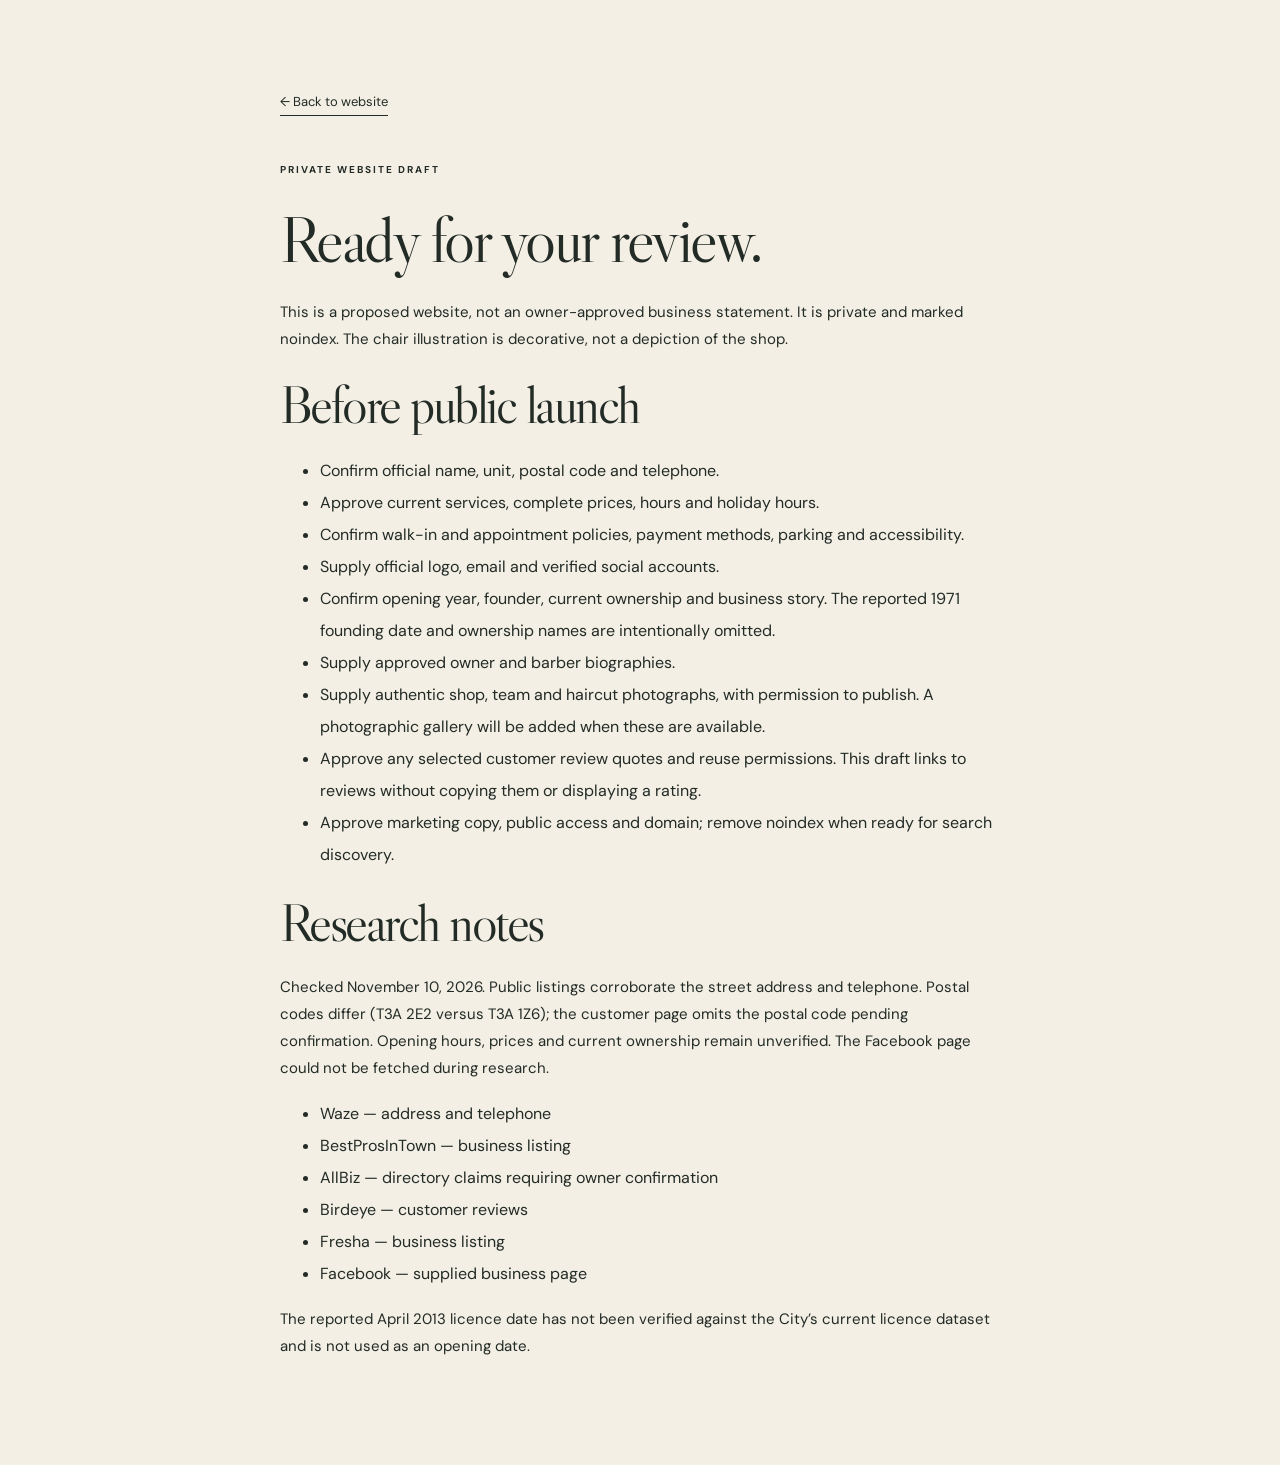
==== owner-review.html @ 136af0dc "Add files via upload" ====
<!doctype html><html lang="en"><head><meta charset="utf-8"><meta name="viewport" content="width=device-width,initial-scale=1"><meta name="robots" content="noindex,nofollow"><title>Owner review | Dalhousie Barber Shop</title><link rel="stylesheet" href="style.css"></head><body><main class="section" style="max-width:900px;margin:auto"><a class="text-link" href="index.html">← Back to website</a><p class="eyebrow" style="margin-top:50px">PRIVATE WEBSITE DRAFT</p><h1 style="font-size:65px">Ready for your review.</h1><p>This is a proposed website, not an owner-approved business statement. It is private and marked noindex. The chair illustration is decorative, not a depiction of the shop.</p><h2>Before public launch</h2><ul style="line-height:2"><li>Confirm official name, unit, postal code and telephone.</li><li>Approve current services, complete prices, hours and holiday hours.</li><li>Confirm walk-in and appointment policies, payment methods, parking and accessibility.</li><li>Supply official logo, email and verified social accounts.</li><li>Confirm opening year, founder, current ownership and business story. The reported 1971 founding date and ownership names are intentionally omitted.</li><li>Supply approved owner and barber biographies.</li><li>Supply authentic shop, team and haircut photographs, with permission to publish. A photographic gallery will be added when these are available.</li><li>Approve any selected customer review quotes and reuse permissions. This draft links to reviews without copying them or displaying a rating.</li><li>Approve marketing copy, public access and domain; remove noindex when ready for search discovery.</li></ul><h2>Research notes</h2><p>Checked November 10, 2026. Public listings corroborate the street address and telephone. Postal codes differ (T3A 2E2 versus T3A 1Z6); the customer page omits the postal code pending confirmation. Opening hours, prices and current ownership remain unverified. The Facebook page could not be fetched during research.</p><ul style="line-height:2"><li><a href="https://www.waze.com/live-map/directions/ca/ab/calgary/dalhousie-barber-shop?to=place.ChIJ_4dkuTlvcVMR_v8TW6klj94">Waze — address and telephone</a></li><li><a href="https://www.bestprosintown.com/ab/calgary/dalhousie-barber-shop-/">BestProsInTown — business listing</a></li><li><a href="https://www.allbiz.ca/dalhousie-barber-shop-403-288-1233">AllBiz — directory claims requiring owner confirmation</a></li><li><a href="https://reviews.birdeye.com/dalhousie-barber-shop-170180837193042">Birdeye — customer reviews</a></li><li><a href="https://www.fresha.com/lvp/dalhousie-barber-shop-shaganappi-trail-northwest-calgary-jb5v8A">Fresha — business listing</a></li><li><a href="https://www.facebook.com/dalhousiebarbershop/">Facebook — supplied business page</a></li></ul><p>The reported April 2013 licence date has not been verified against the City’s current licence dataset and is not used as an opening date.</p></main></body></html>
---- style.css ----
@import url('https://fonts.googleapis.com/css2?family=DM+Sans:wght@400;500;600;700&family=Libre+Caslon+Display&display=swap');
:root{--cream:#f3efe4;--ink:#232b26;--muted:#62675d;--gold:#dbc79a}*{box-sizing:border-box}html{scroll-behavior:smooth;scroll-padding-top:25px}body{margin:0;background:var(--cream);color:var(--ink);font-family:'DM Sans',Arial,sans-serif}a{color:inherit;text-decoration:none}a:focus-visible,summary:focus-visible{outline:3px solid #ac6a35;outline-offset:5px}.draft{background:#ded7c7;text-align:center;font-size:10px;letter-spacing:1.4px;padding:9px}.draft span{margin-left:20px;letter-spacing:.3px}header{display:flex;align-items:center;justify-content:space-between;padding:25px 5%;border-bottom:1px solid #d5d0c3}.brand{font-size:21px;font-weight:700;letter-spacing:2px;display:flex;align-items:center;gap:12px}.brand small{font-size:9px;letter-spacing:2px;display:block;margin-top:6px}.brand-icon{border:1px solid;width:38px;height:44px;font-family:Georgia;text-align:center;padding-top:4px}.brand-icon span{display:block;font-size:13px;line-height:10px}nav{display:flex;gap:30px;font-size:13px}.header-call{font-size:13px;border-bottom:1px solid;padding:8px 0}.hero{display:grid;grid-template-columns:1.05fr 1fr;padding:40px 5% 48px;gap:6%}.hero-copy{padding:32px 0 0}.eyebrow{font-size:10px;font-weight:700;letter-spacing:2px;line-height:1.8}h1,h2{font-family:'Libre Caslon Display',Georgia,serif;font-weight:400;letter-spacing:-2.5px}h1{font-size:clamp(66px,6.7vw,108px);line-height:.96;margin:29px 0}em{font-weight:400;color:#777d62}p{font-size:15px;line-height:1.8}.intro{max-width:375px;color:var(--muted)}.actions{display:flex;align-items:center;gap:28px;margin:29px 0}.button{display:inline-flex;gap:30px;align-items:center;background:var(--gold);color:var(--ink);padding:17px 23px;font-size:13px;font-weight:600}.button:hover{background:#c6af7f}.text-link{font-size:13px;border-bottom:1px solid;padding-bottom:5px}.hero-address{font-size:10px;letter-spacing:.6px;margin-top:43px}.hero-art{position:relative;min-height:520px;overflow:hidden}.hero-art svg{width:100%;height:100%;object-fit:cover;display:block}.art-caption{position:absolute;bottom:24px;left:25px;right:25px;color:#e9e1cb;font-size:10px;letter-spacing:2px}.art-caption small{display:block;font-size:9px;letter-spacing:.3px;opacity:.7;margin-top:8px}.strip{background:var(--ink);color:#e1d6ba;display:flex;justify-content:space-around;align-items:center;padding:25px 5%;font-size:11px;letter-spacing:2px}.strip b{font-size:22px;font-weight:400}.section{padding:90px 7%;scroll-margin-top:15px}h2{font-size:clamp(43px,4.2vw,65px);line-height:1.08;margin:22px 0}h3{font-size:21px;font-weight:500;margin:0 0 10px}.services{display:grid;grid-template-columns:1fr 1.25fr;gap:10%}.services>div>p{max-width:350px}.note{font-size:12px;color:var(--muted)}.service-list article{display:flex;gap:22px;padding:25px 0;border-bottom:1px solid #c8c7b9;align-items:baseline}.service-list article:first-child{border-top:1px solid #c8c7b9}.service-list article>span{font-size:11px;color:#707768}.service-list article div{flex:1}.service-list article p{font-size:13px;margin:0;color:var(--muted)}.service-list small{font-size:10px;white-space:nowrap}.about{background:#e5e4d8;display:grid;grid-template-columns:1fr 2fr;gap:5%}.about p:not(.eyebrow){max-width:560px}.reviews{display:grid;grid-template-columns:1.2fr 1fr;gap:10%;align-items:center}.dark{background:var(--ink);color:var(--cream)}.visit{background:var(--ink);color:var(--cream);display:grid;grid-template-columns:1.15fr 1fr;gap:12%}.visit .eyebrow{color:var(--gold)}.big-phone{font-size:24px;display:block;margin:30px 0 20px}address{font-style:normal;font-size:14px;line-height:1.9;color:#c3c6b9;margin-bottom:26px}.visit-details{padding-top:30px}.visit details{border-bottom:1px solid #555d50;padding:20px 0}.visit summary{cursor:pointer;font-size:14px}.visit details p{font-size:13px;color:#c3c6b9}footer{padding:30px 5%;display:flex;justify-content:space-between;align-items:center;font-size:12px}footer p{font-size:12px}footer .brand{font-size:15px}footer .brand small{margin:0;font-size:9px}@media(min-width:1500px){body{max-width:1700px;margin:auto}}@media(max-width:800px){header{flex-wrap:wrap;gap:23px}nav{order:3;width:100%;justify-content:space-between;gap:12px}.header-call{font-size:11px}.hero{grid-template-columns:1fr;gap:30px;padding-top:12px}h1{font-size:76px}.hero-art{min-height:0;height:500px}.hero-art svg{object-fit:cover}.hero-address{margin-top:26px}.strip{font-size:8px;letter-spacing:.7px;gap:10px}.section{padding:60px 6%}.services,.about,.reviews,.visit{grid-template-columns:1fr;gap:30px}.services>div>p{max-width:100%}.service-list small{font-size:9px}.draft span{display:none}footer{flex-wrap:wrap;gap:12px}.actions{gap:20px}}@media(prefers-reduced-motion:reduce){html{scroll-behavior:auto}}
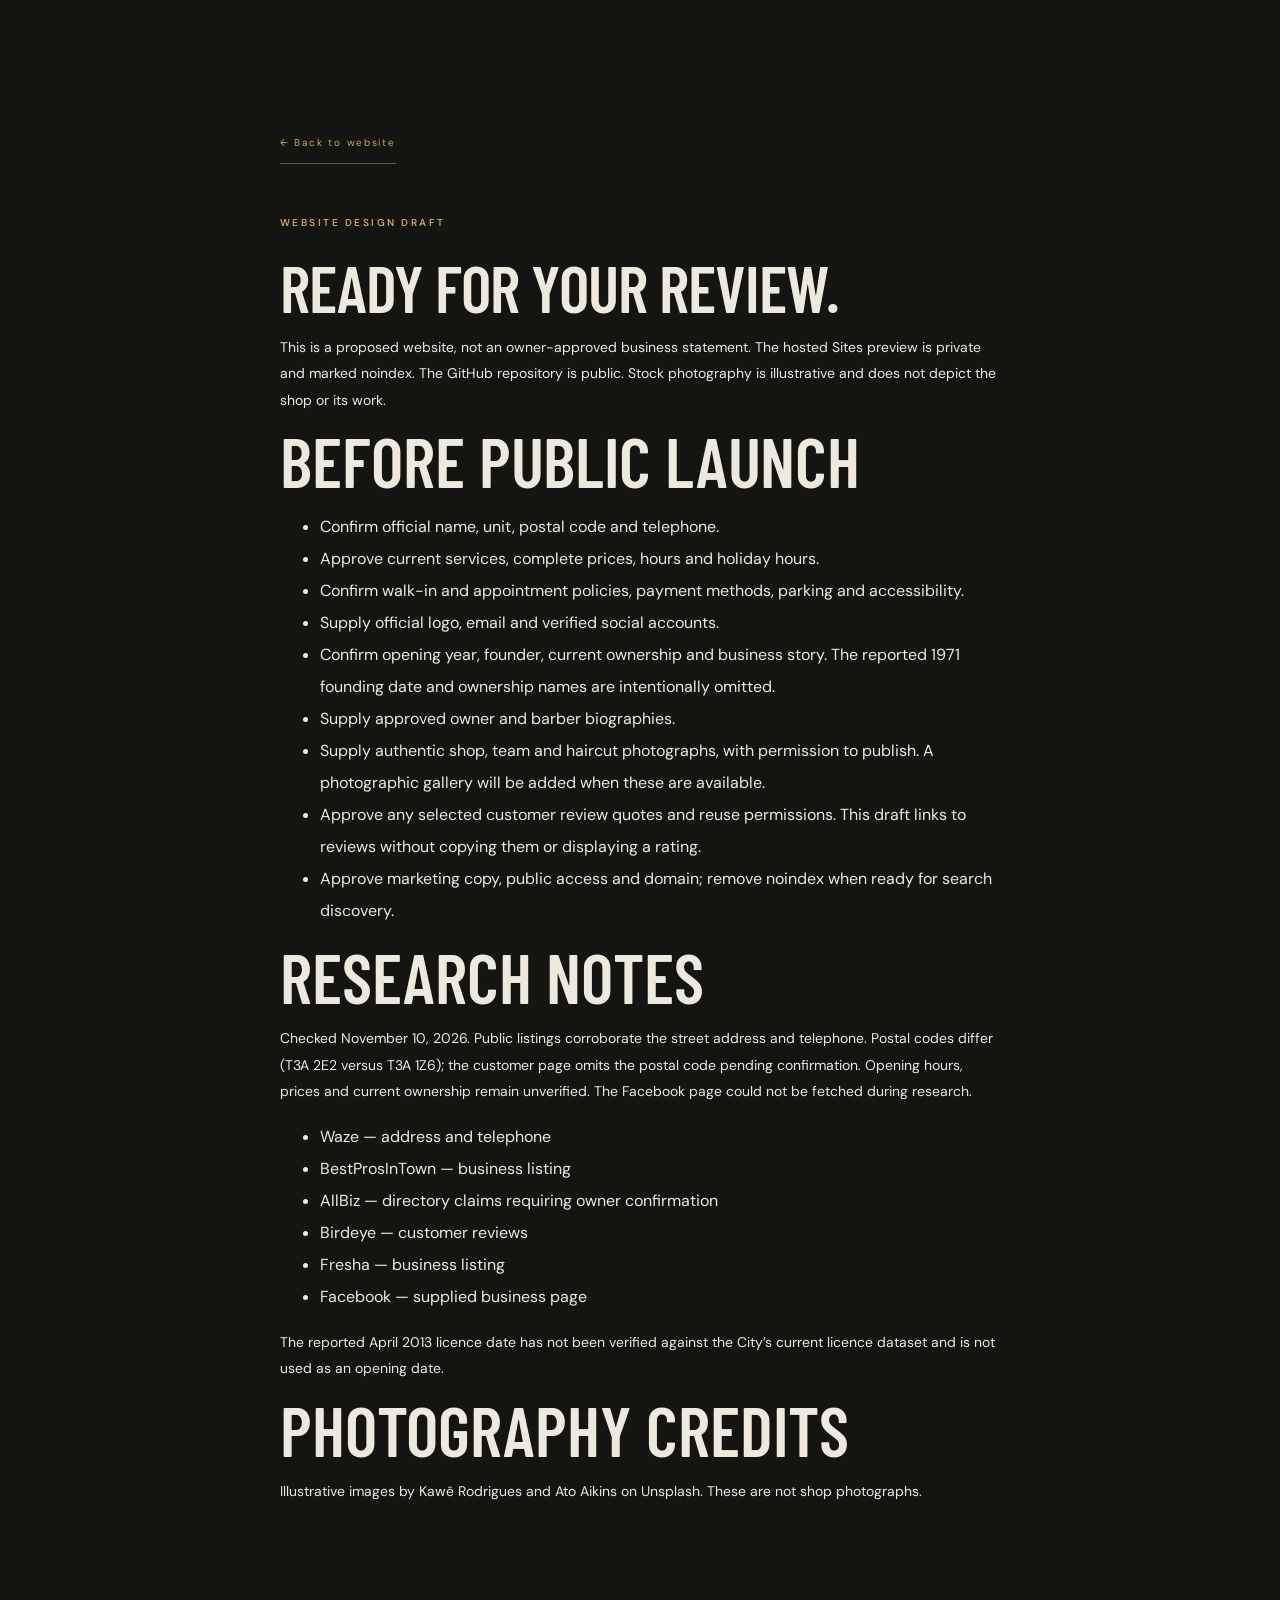
==== commit 5334bf43: "Add files via upload" ====
--- a/owner-review.html
+++ b/owner-review.html
@@ -1 +1 @@
-<!doctype html><html lang="en"><head><meta charset="utf-8"><meta name="viewport" content="width=device-width,initial-scale=1"><meta name="robots" content="noindex,nofollow"><title>Owner review | Dalhousie Barber Shop</title><link rel="stylesheet" href="style.css"></head><body><main class="section" style="max-width:900px;margin:auto"><a class="text-link" href="index.html">← Back to website</a><p class="eyebrow" style="margin-top:50px">PRIVATE WEBSITE DRAFT</p><h1 style="font-size:65px">Ready for your review.</h1><p>This is a proposed website, not an owner-approved business statement. It is private and marked noindex. The chair illustration is decorative, not a depiction of the shop.</p><h2>Before public launch</h2><ul style="line-height:2"><li>Confirm official name, unit, postal code and telephone.</li><li>Approve current services, complete prices, hours and holiday hours.</li><li>Confirm walk-in and appointment policies, payment methods, parking and accessibility.</li><li>Supply official logo, email and verified social accounts.</li><li>Confirm opening year, founder, current ownership and business story. The reported 1971 founding date and ownership names are intentionally omitted.</li><li>Supply approved owner and barber biographies.</li><li>Supply authentic shop, team and haircut photographs, with permission to publish. A photographic gallery will be added when these are available.</li><li>Approve any selected customer review quotes and reuse permissions. This draft links to reviews without copying them or displaying a rating.</li><li>Approve marketing copy, public access and domain; remove noindex when ready for search discovery.</li></ul><h2>Research notes</h2><p>Checked November 10, 2026. Public listings corroborate the street address and telephone. Postal codes differ (T3A 2E2 versus T3A 1Z6); the customer page omits the postal code pending confirmation. Opening hours, prices and current ownership remain unverified. The Facebook page could not be fetched during research.</p><ul style="line-height:2"><li><a href="https://www.waze.com/live-map/directions/ca/ab/calgary/dalhousie-barber-shop?to=place.ChIJ_4dkuTlvcVMR_v8TW6klj94">Waze — address and telephone</a></li><li><a href="https://www.bestprosintown.com/ab/calgary/dalhousie-barber-shop-/">BestProsInTown — business listing</a></li><li><a href="https://www.allbiz.ca/dalhousie-barber-shop-403-288-1233">AllBiz — directory claims requiring owner confirmation</a></li><li><a href="https://reviews.birdeye.com/dalhousie-barber-shop-170180837193042">Birdeye — customer reviews</a></li><li><a href="https://www.fresha.com/lvp/dalhousie-barber-shop-shaganappi-trail-northwest-calgary-jb5v8A">Fresha — business listing</a></li><li><a href="https://www.facebook.com/dalhousiebarbershop/">Facebook — supplied business page</a></li></ul><p>The reported April 2013 licence date has not been verified against the City’s current licence dataset and is not used as an opening date.</p></main></body></html>
+<!doctype html><html lang="en"><head><meta charset="utf-8"><meta name="viewport" content="width=device-width,initial-scale=1"><meta name="robots" content="noindex,nofollow"><title>Owner review | Dalhousie Barber Shop</title><link rel="stylesheet" href="style.css"></head><body><main class="section" style="max-width:900px;margin:auto"><a class="text-link" href="index.html">← Back to website</a><p class="eyebrow" style="margin-top:50px">WEBSITE DESIGN DRAFT</p><h1 style="font-size:65px">Ready for your review.</h1><p>This is a proposed website, not an owner-approved business statement. The hosted Sites preview is private and marked noindex. The GitHub repository is public. Stock photography is illustrative and does not depict the shop or its work.</p><h2>Before public launch</h2><ul style="line-height:2"><li>Confirm official name, unit, postal code and telephone.</li><li>Approve current services, complete prices, hours and holiday hours.</li><li>Confirm walk-in and appointment policies, payment methods, parking and accessibility.</li><li>Supply official logo, email and verified social accounts.</li><li>Confirm opening year, founder, current ownership and business story. The reported 1971 founding date and ownership names are intentionally omitted.</li><li>Supply approved owner and barber biographies.</li><li>Supply authentic shop, team and haircut photographs, with permission to publish. A photographic gallery will be added when these are available.</li><li>Approve any selected customer review quotes and reuse permissions. This draft links to reviews without copying them or displaying a rating.</li><li>Approve marketing copy, public access and domain; remove noindex when ready for search discovery.</li></ul><h2>Research notes</h2><p>Checked November 10, 2026. Public listings corroborate the street address and telephone. Postal codes differ (T3A 2E2 versus T3A 1Z6); the customer page omits the postal code pending confirmation. Opening hours, prices and current ownership remain unverified. The Facebook page could not be fetched during research.</p><ul style="line-height:2"><li><a href="https://www.waze.com/live-map/directions/ca/ab/calgary/dalhousie-barber-shop?to=place.ChIJ_4dkuTlvcVMR_v8TW6klj94">Waze — address and telephone</a></li><li><a href="https://www.bestprosintown.com/ab/calgary/dalhousie-barber-shop-/">BestProsInTown — business listing</a></li><li><a href="https://www.allbiz.ca/dalhousie-barber-shop-403-288-1233">AllBiz — directory claims requiring owner confirmation</a></li><li><a href="https://reviews.birdeye.com/dalhousie-barber-shop-170180837193042">Birdeye — customer reviews</a></li><li><a href="https://www.fresha.com/lvp/dalhousie-barber-shop-shaganappi-trail-northwest-calgary-jb5v8A">Fresha — business listing</a></li><li><a href="https://www.facebook.com/dalhousiebarbershop/">Facebook — supplied business page</a></li></ul><p>The reported April 2013 licence date has not been verified against the City’s current licence dataset and is not used as an opening date.</p><h2>Photography credits</h2><p>Illustrative images by <a href="https://unsplash.com/photos/a-man-cutting-another-mans-hair-in-a-salon-JsiH9gv73n0">Kawê Rodrigues</a> and <a href="https://unsplash.com/pt-br/fotografias/um-homem-cortando-o-cabelo-por-um-barbeiro-9ORXOd7g01s">Ato Aikins</a> on Unsplash. These are not shop photographs.</p></main></body></html>
--- a/style.css
+++ b/style.css
@@ -1,2 +1,3 @@
-@import url('https://fonts.googleapis.com/css2?family=DM+Sans:wght@400;500;600;700&family=Libre+Caslon+Display&display=swap');
-:root{--cream:#f3efe4;--ink:#232b26;--muted:#62675d;--gold:#dbc79a}*{box-sizing:border-box}html{scroll-behavior:smooth;scroll-padding-top:25px}body{margin:0;background:var(--cream);color:var(--ink);font-family:'DM Sans',Arial,sans-serif}a{color:inherit;text-decoration:none}a:focus-visible,summary:focus-visible{outline:3px solid #ac6a35;outline-offset:5px}.draft{background:#ded7c7;text-align:center;font-size:10px;letter-spacing:1.4px;padding:9px}.draft span{margin-left:20px;letter-spacing:.3px}header{display:flex;align-items:center;justify-content:space-between;padding:25px 5%;border-bottom:1px solid #d5d0c3}.brand{font-size:21px;font-weight:700;letter-spacing:2px;display:flex;align-items:center;gap:12px}.brand small{font-size:9px;letter-spacing:2px;display:block;margin-top:6px}.brand-icon{border:1px solid;width:38px;height:44px;font-family:Georgia;text-align:center;padding-top:4px}.brand-icon span{display:block;font-size:13px;line-height:10px}nav{display:flex;gap:30px;font-size:13px}.header-call{font-size:13px;border-bottom:1px solid;padding:8px 0}.hero{display:grid;grid-template-columns:1.05fr 1fr;padding:40px 5% 48px;gap:6%}.hero-copy{padding:32px 0 0}.eyebrow{font-size:10px;font-weight:700;letter-spacing:2px;line-height:1.8}h1,h2{font-family:'Libre Caslon Display',Georgia,serif;font-weight:400;letter-spacing:-2.5px}h1{font-size:clamp(66px,6.7vw,108px);line-height:.96;margin:29px 0}em{font-weight:400;color:#777d62}p{font-size:15px;line-height:1.8}.intro{max-width:375px;color:var(--muted)}.actions{display:flex;align-items:center;gap:28px;margin:29px 0}.button{display:inline-flex;gap:30px;align-items:center;background:var(--gold);color:var(--ink);padding:17px 23px;font-size:13px;font-weight:600}.button:hover{background:#c6af7f}.text-link{font-size:13px;border-bottom:1px solid;padding-bottom:5px}.hero-address{font-size:10px;letter-spacing:.6px;margin-top:43px}.hero-art{position:relative;min-height:520px;overflow:hidden}.hero-art svg{width:100%;height:100%;object-fit:cover;display:block}.art-caption{position:absolute;bottom:24px;left:25px;right:25px;color:#e9e1cb;font-size:10px;letter-spacing:2px}.art-caption small{display:block;font-size:9px;letter-spacing:.3px;opacity:.7;margin-top:8px}.strip{background:var(--ink);color:#e1d6ba;display:flex;justify-content:space-around;align-items:center;padding:25px 5%;font-size:11px;letter-spacing:2px}.strip b{font-size:22px;font-weight:400}.section{padding:90px 7%;scroll-margin-top:15px}h2{font-size:clamp(43px,4.2vw,65px);line-height:1.08;margin:22px 0}h3{font-size:21px;font-weight:500;margin:0 0 10px}.services{display:grid;grid-template-columns:1fr 1.25fr;gap:10%}.services>div>p{max-width:350px}.note{font-size:12px;color:var(--muted)}.service-list article{display:flex;gap:22px;padding:25px 0;border-bottom:1px solid #c8c7b9;align-items:baseline}.service-list article:first-child{border-top:1px solid #c8c7b9}.service-list article>span{font-size:11px;color:#707768}.service-list article div{flex:1}.service-list article p{font-size:13px;margin:0;color:var(--muted)}.service-list small{font-size:10px;white-space:nowrap}.about{background:#e5e4d8;display:grid;grid-template-columns:1fr 2fr;gap:5%}.about p:not(.eyebrow){max-width:560px}.reviews{display:grid;grid-template-columns:1.2fr 1fr;gap:10%;align-items:center}.dark{background:var(--ink);color:var(--cream)}.visit{background:var(--ink);color:var(--cream);display:grid;grid-template-columns:1.15fr 1fr;gap:12%}.visit .eyebrow{color:var(--gold)}.big-phone{font-size:24px;display:block;margin:30px 0 20px}address{font-style:normal;font-size:14px;line-height:1.9;color:#c3c6b9;margin-bottom:26px}.visit-details{padding-top:30px}.visit details{border-bottom:1px solid #555d50;padding:20px 0}.visit summary{cursor:pointer;font-size:14px}.visit details p{font-size:13px;color:#c3c6b9}footer{padding:30px 5%;display:flex;justify-content:space-between;align-items:center;font-size:12px}footer p{font-size:12px}footer .brand{font-size:15px}footer .brand small{margin:0;font-size:9px}@media(min-width:1500px){body{max-width:1700px;margin:auto}}@media(max-width:800px){header{flex-wrap:wrap;gap:23px}nav{order:3;width:100%;justify-content:space-between;gap:12px}.header-call{font-size:11px}.hero{grid-template-columns:1fr;gap:30px;padding-top:12px}h1{font-size:76px}.hero-art{min-height:0;height:500px}.hero-art svg{object-fit:cover}.hero-address{margin-top:26px}.strip{font-size:8px;letter-spacing:.7px;gap:10px}.section{padding:60px 6%}.services,.about,.reviews,.visit{grid-template-columns:1fr;gap:30px}.services>div>p{max-width:100%}.service-list small{font-size:9px}.draft span{display:none}footer{flex-wrap:wrap;gap:12px}.actions{gap:20px}}@media(prefers-reduced-motion:reduce){html{scroll-behavior:auto}}
+@import url('https://fonts.googleapis.com/css2?family=Barlow+Condensed:wght@500;600;700;800&family=DM+Sans:wght@400;500;600;700&display=swap');
+:root{--bg:#141511;--cream:#eee9de;--gold:#c9a66a;--muted:#aaa99f;--border:#373830;--ease:cubic-bezier(.2,.7,.2,1)}*{box-sizing:border-box}html{scroll-behavior:smooth;scroll-padding-top:95px}body{margin:0;background:var(--bg);color:var(--cream);font-family:'DM Sans',Arial,sans-serif;-webkit-font-smoothing:antialiased}a{color:inherit;text-decoration:none}button{font:inherit}a:focus-visible,button:focus-visible,summary:focus-visible{outline:2px solid var(--gold);outline-offset:6px}::selection{background:var(--gold);color:var(--bg)}.skip{position:fixed;top:-100px;left:15px;z-index:100;background:var(--cream);color:var(--bg);padding:15px}.skip:focus{top:10px}header{position:absolute;top:0;left:0;width:100%;z-index:20;display:flex;align-items:center;justify-content:space-between;gap:20px;padding:26px 5%;border-bottom:1px solid #ffffff24;transition:background .3s,padding .3s}header.scrolled{position:fixed;background:#141511f5;backdrop-filter:blur(14px);padding-top:15px;padding-bottom:15px;box-shadow:0 4px 30px #0003}.logo{display:flex;align-items:center;gap:13px;font-family:'Barlow Condensed',Impact,sans-serif;font-size:26px;letter-spacing:3px;font-weight:600;line-height:1}.logo small{display:block;font-family:'DM Sans',sans-serif;font-size:8px;letter-spacing:4.5px;margin-top:9px}.logo b{border:1px solid #c9a66a80;border-radius:50%;color:var(--gold);width:45px;height:45px;display:grid;place-items:center;font-size:25px;font-weight:400}nav{display:flex;gap:32px}nav a{font-size:10px;text-transform:uppercase;font-weight:600;letter-spacing:2px;position:relative;padding:8px 0}nav a:after{content:'';position:absolute;bottom:0;left:0;height:1px;background:var(--gold);width:0;transition:width .3s}nav a:hover:after,nav a.active:after{width:100%}.button,.outline-button{display:inline-flex;align-items:center;justify-content:center;gap:35px;padding:19px 25px;font-size:10px;line-height:1.3;text-transform:uppercase;letter-spacing:2px;font-weight:700;transition:background .3s,transform .3s,border-color .3s}.button{background:var(--gold);color:var(--bg);border:1px solid var(--gold)}.outline-button{border:1px solid #eee9de66;color:var(--cream)}.button:hover{background:#dfbf89;border-color:#dfbf89;transform:translateY(-3px)}.outline-button:hover{background:#ffffff0b;border-color:var(--gold);transform:translateY(-3px)}.button span,.outline-button span{font-size:18px;line-height:10px}.header-cta{background:transparent;color:var(--gold);padding:14px 20px}.header-cta:hover{color:var(--bg)}.menu-toggle{display:none}.hero{min-height:780px;height:100svh;max-height:1100px;position:relative;isolation:isolate;display:flex;align-items:center;padding:140px 7% 110px;overflow:hidden}.hero-photo,.hero-shade{position:absolute;inset:0;width:100%;height:100%;object-fit:cover;z-index:-2}.hero-photo{object-position:center 40%;filter:saturate(.4);animation:heroZoom 1.8s var(--ease) both}.hero-shade{z-index:-1;background:linear-gradient(90deg,#0c0e0dec 0%,#0c0e0db5 40%,#0c0e0d22 100%),linear-gradient(0deg,#0c0e0de8,transparent 50%,#0c0e0d55)}.hero-content{max-width:900px}.eyebrow{font-size:10px;font-weight:600;letter-spacing:2.5px;line-height:1.8;color:var(--gold);margin:0 0 24px}.hero .eyebrow:before{content:'';display:inline-block;vertical-align:middle;width:35px;height:1px;background:var(--gold);margin-right:15px}h1,h2,h3{font-family:'Barlow Condensed',Impact,'Arial Narrow',sans-serif;font-weight:600;margin:0;line-height:.98;text-transform:uppercase}h1{font-size:clamp(80px,9.5vw,152px);letter-spacing:-1px}h1 span,h2 span{color:var(--gold)}.hero-description{font-size:17px;line-height:1.7;color:#d3d0c7;margin:28px 0 32px}.actions{display:flex;gap:15px}.hero-bottom{position:absolute;bottom:28px;left:5%;right:5%;display:flex;gap:25px;align-items:center;justify-content:space-between;padding-top:24px;border-top:1px solid #ffffff2b;font-size:9px;letter-spacing:1.5px}.hero-bottom>span{font-size:9px;color:#bdb9ad;letter-spacing:0}.signature-strip{display:flex;align-items:center;justify-content:space-between;gap:20px;background:var(--gold);color:var(--bg);padding:22px 5%;font-size:10px;letter-spacing:2px;font-weight:700}.signature-strip b{font-size:23px;font-weight:400}.section{padding:110px 7%}h2{font-size:clamp(48px,5.4vw,78px)}p{font-size:14px;line-height:1.9}.story{display:grid;grid-template-columns:1.1fr 1fr;gap:12%;background:#191a16}.story-copy{padding-top:12px;color:var(--muted)}.small-rule{display:block;width:40px;height:2px;background:var(--gold);margin-bottom:26px}.lead{font-size:22px;line-height:1.5;color:var(--cream);margin-top:0}.text-link{display:inline-flex;gap:35px;align-items:center;border-bottom:1px solid #c9a66a70;padding:14px 0;font-size:10px;letter-spacing:1.7px;color:var(--gold);margin-top:12px}.text-link span{transition:transform .3s}.text-link:hover span{transform:translate(3px,-3px)}.section-heading{display:flex;justify-content:space-between;align-items:flex-end;gap:55px;margin-bottom:52px}.section-heading>div+div,.section-heading>p{max-width:340px}.muted{color:var(--muted);font-size:12px}.service-grid{display:grid;grid-template-columns:repeat(4,1fr);border-top:1px solid var(--border);border-left:1px solid var(--border)}.service{padding:30px 26px;border-right:1px solid var(--border);border-bottom:1px solid var(--border);transition:background .4s;display:flex;flex-direction:column}.service:hover{background:#24251d}.service small{font-size:9px;letter-spacing:2px;color:var(--muted)}.service-icon{font-family:Georgia,serif;color:var(--gold);font-size:48px;display:block;height:95px;padding-top:21px}.service h3{font-size:28px;margin:15px 0}.service p{font-size:12px;color:var(--muted);margin:0 0 30px}.service a{margin-top:auto;padding-top:20px;border-top:1px solid var(--border);display:flex;justify-content:space-between;font-size:9px;letter-spacing:1.2px;color:var(--gold)}.service-footer{display:flex;justify-content:space-between;gap:20px;padding-top:28px;font-size:12px;color:var(--muted)}.service-footer a{color:var(--gold)}.craft{display:grid;grid-template-columns:1fr 1fr;background:#e8e2d5;color:#22251e}.craft-photo{position:relative;overflow:hidden;min-height:650px}.craft-photo img{width:100%;height:100%;position:absolute;inset:0;object-fit:cover;filter:saturate(.35);transition:transform 1s var(--ease)}.craft-photo:hover img{transform:scale(1.035)}.craft-photo>span{position:absolute;bottom:28px;left:30px;font-size:10px;letter-spacing:3px;color:white;text-shadow:0 2px 10px black}.craft-copy{padding:85px 14% 75px 12%;align-self:center}.craft-copy h2{font-size:clamp(44px,4.7vw,68px)}.craft-copy h2 span{color:#887044}.craft-copy .eyebrow,.craft-copy .text-link{color:#806131}.craft-copy .lead{color:#22251e;margin-top:35px;font-size:20px}.craft-copy p{color:#64665c}.craft-copy .image-note{font-size:10px;line-height:1.7;margin-top:45px}.reviews{text-align:center;background:#191a16}.reviews h2{font-size:clamp(40px,4.8vw,66px)}.quote-symbol{display:block;color:var(--gold);font-family:Georgia;font-size:90px;line-height:.6;margin:45px 0 5px}.reviews p:not(.eyebrow){color:var(--muted);margin:25px auto}.reviews .outline-button{margin-top:8px}.visit .section-heading>p{color:var(--muted)}.visit-grid{display:grid;grid-template-columns:1fr 1fr;gap:6%}.location-panel{background:#25271f;position:relative;padding:45px;overflow:hidden;isolation:isolate}.location-panel .eyebrow{font-size:9px}.location-panel h3{font-size:80px;margin:25px 0}.location-icon{position:absolute;right:35px;top:25px;color:var(--gold);font-size:55px}.location-word{position:absolute;font-family:'Barlow Condensed',Impact,sans-serif;bottom:-35px;right:-10px;font-size:260px;line-height:1;font-weight:800;color:#33362a;z-index:-1}address{font-style:normal;font-size:14px;line-height:1.8;color:#c9cabd;margin:25px 0}.visit-info{padding:10px 0}.visit-info h3{font-size:28px;letter-spacing:.5px;margin-bottom:20px}details{border-bottom:1px solid var(--border)}summary{list-style:none;display:flex;justify-content:space-between;cursor:pointer;font-size:13px;padding:23px 0}summary::-webkit-details-marker{display:none}summary span{color:var(--gold);font-size:20px;transition:transform .3s}details[open] summary span{transform:rotate(45deg)}details p{font-size:12px;color:var(--muted);margin:0 20px 22px 0}details[open] div{animation:fadeIn .35s ease}.contact-phone{display:flex;justify-content:space-between;font-family:'Barlow Condensed',sans-serif;font-size:38px;color:var(--gold);margin-top:30px}.closing{background:var(--gold);color:var(--bg);text-align:center;padding:55px 6%}.closing .eyebrow{color:#4b422f;font-size:9px}.closing>a{font-family:'Barlow Condensed',Impact,sans-serif;font-weight:600;font-size:clamp(55px,9vw,120px);line-height:1}.closing>a span{display:inline-block;transition:transform .4s}.closing>a:hover span{transform:translate(10px,-10px)}footer{padding:50px 5% 25px;display:flex;flex-wrap:wrap;justify-content:space-between;align-items:center;gap:30px}footer>p{font-size:11px;color:var(--muted)}footer>div{display:flex;flex-direction:column;gap:14px;font-size:8px;letter-spacing:1.2px}.footer-note{width:100%;border-top:1px solid var(--border);padding-top:20px;margin:0;font-size:9px!important}.mobile-call{display:none}.entrance{animation:riseIn .9s var(--ease) both}.entrance:nth-child(2){animation-delay:.12s}.entrance:nth-child(3){animation-delay:.24s}.entrance:nth-child(4){animation-delay:.36s}.motion-ready .reveal{opacity:0;transform:translateY(25px);transition:opacity .8s var(--ease),transform .8s var(--ease)}.motion-ready .reveal.visible{opacity:1;transform:translateY(0)}.service:nth-child(2){transition-delay:.06s}.service:nth-child(3){transition-delay:.12s}.service:nth-child(4){transition-delay:.18s}@keyframes riseIn{from{opacity:0;transform:translateY(26px)}to{opacity:1;transform:translateY(0)}}@keyframes heroZoom{from{transform:scale(1.045)}to{transform:scale(1)}}@keyframes fadeIn{from{opacity:0;transform:translateY(-5px)}to{opacity:1;transform:none}}
+@media(max-width:1050px){nav{gap:19px}.service-grid{grid-template-columns:repeat(2,1fr)}.service{padding:30px}.craft-copy{padding:60px 10%}.hero-bottom>span{display:none}.section{padding:80px 6%}.story{gap:8%}.hero-bottom{font-size:8px}}@media(max-width:700px){html{scroll-padding-top:90px}header{padding:22px 6%;gap:15px}.logo{font-size:23px;letter-spacing:2px}.logo b{height:39px;width:39px}.logo small{font-size:7px;letter-spacing:4px}.header-cta{display:none}.menu-toggle{display:block;background:transparent;border:1px solid var(--border);color:var(--cream);padding:12px;font-size:9px;letter-spacing:1px;cursor:pointer}nav{position:absolute;top:100%;left:0;right:0;background:#171815;display:flex;flex-direction:column;gap:0;padding:10px 6% 20px;border-bottom:1px solid var(--border)}.js-enabled nav:not(.open){display:none}nav a{padding:15px 0}.hero{min-height:740px;height:100svh;max-height:950px;padding:160px 6% 110px}.hero h1{font-size:clamp(70px,16vw,110px)}.hero-photo{object-position:62% center}.hero-shade{background:linear-gradient(90deg,#0c0e0de5,#0c0e0d80),linear-gradient(0deg,#0c0e0de8,transparent 60%)}.hero .eyebrow{font-size:8px;letter-spacing:1.5px}.hero .eyebrow:before{width:20px;margin-right:10px}.hero-description{font-size:15px}.actions{flex-wrap:wrap;gap:12px}.button,.outline-button{padding:17px 19px;font-size:9px;gap:20px}.hero-bottom{bottom:25px;font-size:8px;letter-spacing:.8px}.scroll-link{display:none}.signature-strip{padding:18px 6%;font-size:8px;letter-spacing:.8px;gap:15px}.signature-strip :nth-child(n+5){display:none}.signature-strip b{font-size:17px}.section{padding:65px 6%}.story,.craft,.visit-grid{grid-template-columns:1fr;gap:35px}.section-heading{display:block;margin-bottom:35px}h2{font-size:54px}.section-heading>div+div{margin-top:25px;max-width:100%}.service{padding:24px 18px}.service h3{font-size:25px}.service p{font-size:11px}.service a{font-size:8px;letter-spacing:.7px}.service small{font-size:8px}.service-footer{font-size:10px;line-height:1.7}.service-footer a{white-space:nowrap}.craft{gap:0}.craft-photo{min-height:450px;max-height:550px}.craft-copy{padding:55px 6%}.craft-copy h2{font-size:52px}.craft-copy .image-note{margin-top:30px}.reviews h2{font-size:43px}.location-panel{padding:35px}.location-panel h3{font-size:72px}.contact-phone{font-size:34px}.closing{padding:45px 6%}.closing .eyebrow{font-size:8px;letter-spacing:1.4px}footer{padding:35px 6% 90px;align-items:flex-start}footer>p:not(.footer-note){width:100%;order:2;margin:0}.footer-note{order:3}.mobile-call{display:flex;position:fixed;z-index:15;bottom:14px;left:50%;transform:translateX(-50%);padding:16px 25px;gap:35px;background:var(--gold);color:var(--bg);font-size:10px;font-weight:700;letter-spacing:1.5px;box-shadow:0 6px 24px #0006;white-space:nowrap}body:not(.js-enabled) header{position:relative;flex-wrap:wrap}body:not(.js-enabled) nav{position:static;width:100%}}@media(prefers-reduced-motion:reduce){html{scroll-behavior:auto}*,*:before,*:after{animation:none!important;transition:none!important}.motion-ready .reveal{opacity:1;transform:none}}
